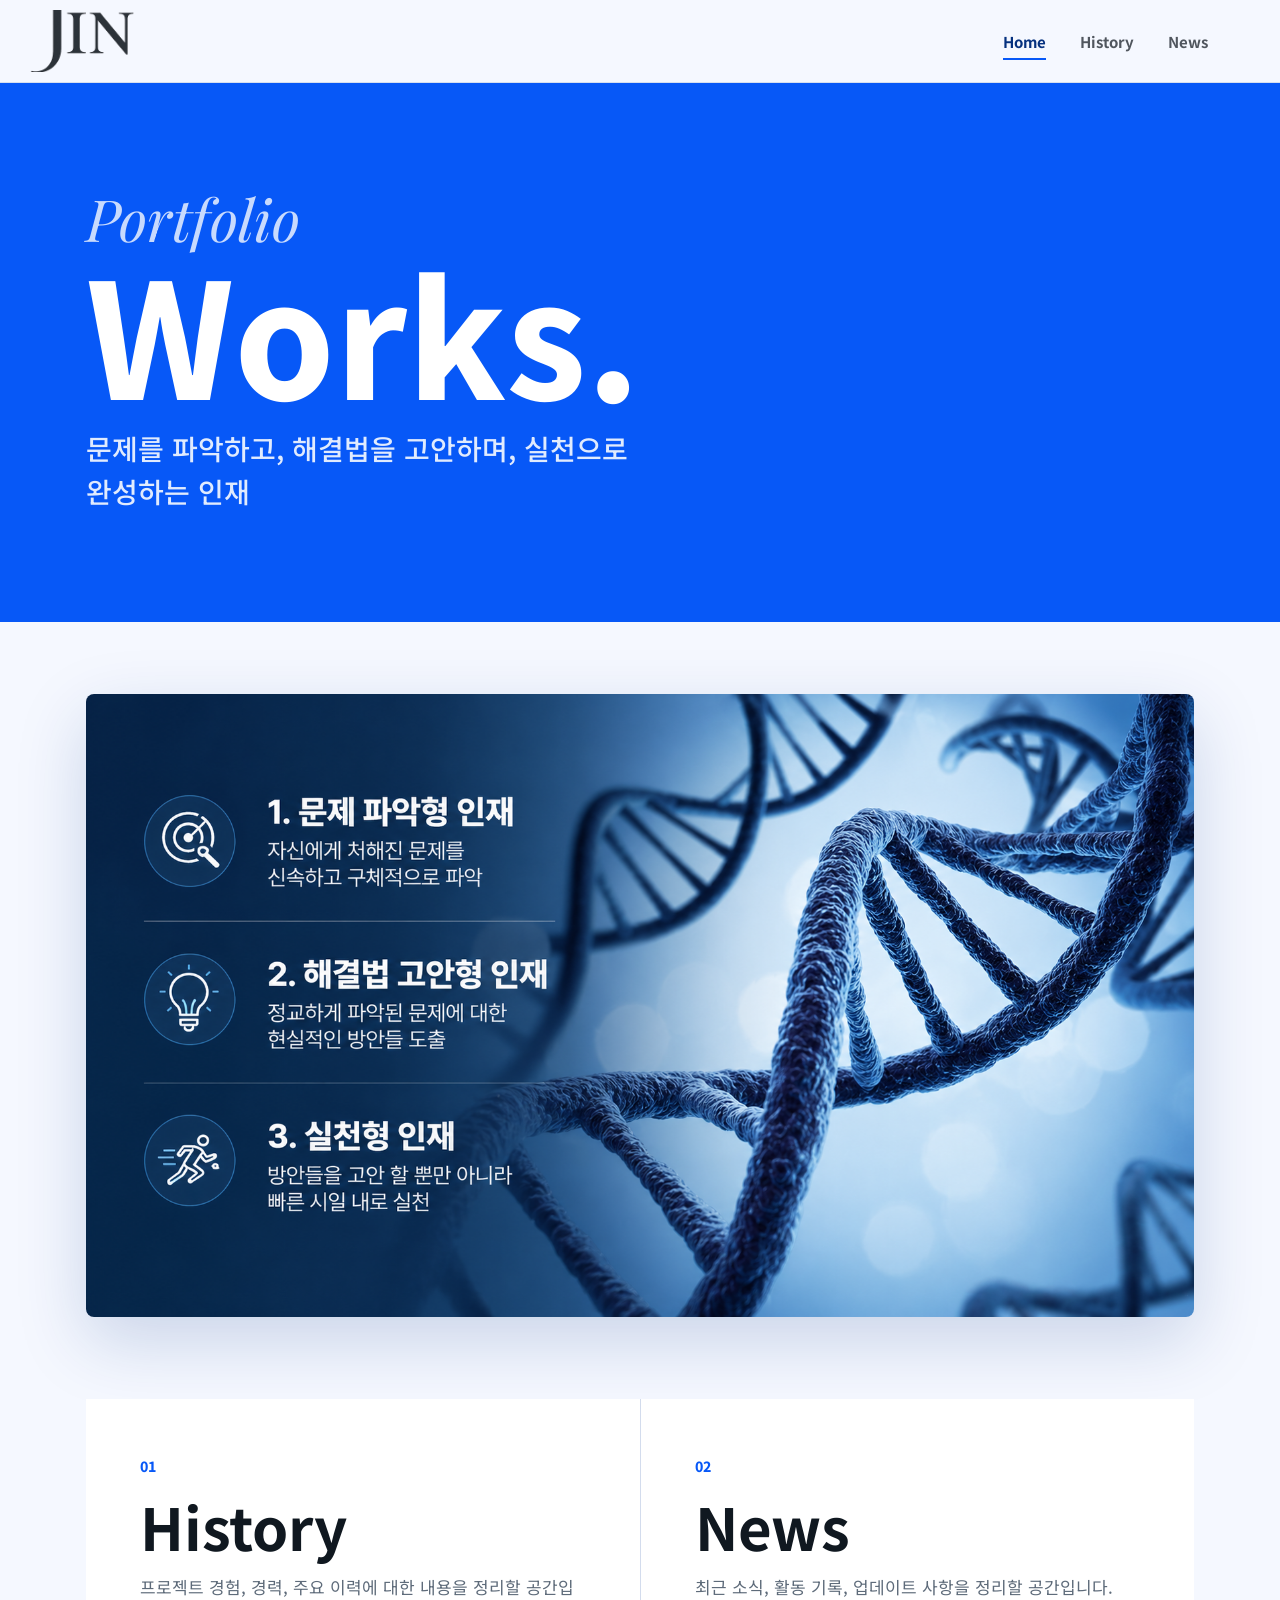
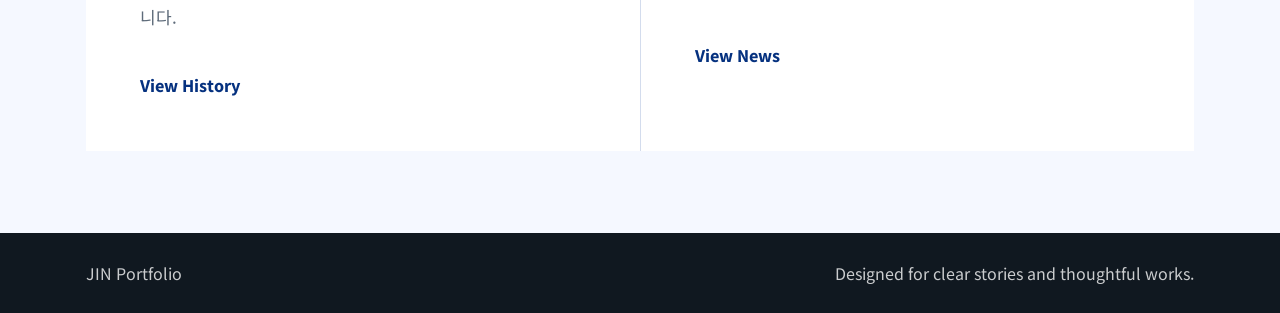
==== index.html @ 3eb94a1f "Add portfolio website" ====
<!DOCTYPE html>
<html lang="ko">
<head>
  <meta charset="UTF-8">
  <meta name="viewport" content="width=device-width, initial-scale=1.0">
  <title>JIN Portfolio | Home</title>
  <link rel="preconnect" href="https://fonts.googleapis.com">
  <link rel="preconnect" href="https://fonts.gstatic.com" crossorigin>
  <link href="https://fonts.googleapis.com/css2?family=Noto+Sans+KR:wght@400;500;700;800&family=Playfair+Display:wght@700&display=swap" rel="stylesheet">
  <link rel="stylesheet" href="styles.css">
</head>
<body>
  <header class="site-header">
    <a class="brand" href="index.html" aria-label="JIN Portfolio Home">
      <img src="로고.png" alt="JIN 로고">
    </a>
    <nav class="main-nav" aria-label="주요 메뉴">
      <a class="active" href="index.html">Home</a>
      <a href="history.html">History</a>
      <a href="news.html">News</a>
    </nav>
  </header>

  <main>
    <section class="hero hero-home">
      <div class="hero-copy">
        <p class="eyebrow">Portfolio</p>
        <h1>Works.</h1>
        <p class="hero-text">문제를 파악하고, 해결법을 고안하며, 실천으로 완성하는 인재</p>
      </div>
    </section>

    <section class="banner-section" aria-label="메인 배너">
      <img src="배너.png" alt="문제 파악형, 해결법 고안형, 실천형 인재 배너">
    </section>

    <section class="summary-grid" aria-label="페이지 요약">
      <article class="summary-item">
        <span>01</span>
        <h2>History</h2>
        <p>프로젝트 경험, 경력, 주요 이력에 대한 내용을 정리할 공간입니다.</p>
        <a href="history.html">View History</a>
      </article>
      <article class="summary-item">
        <span>02</span>
        <h2>News</h2>
        <p>최근 소식, 활동 기록, 업데이트 사항을 정리할 공간입니다.</p>
        <a href="news.html">View News</a>
      </article>
    </section>
  </main>

  <footer class="site-footer">
    <p>JIN Portfolio</p>
    <p>Designed for clear stories and thoughtful works.</p>
  </footer>
</body>
</html>
---- styles.css ----
:root {
  --blue: #0758f7;
  --deep-blue: #05317f;
  --ink: #101820;
  --muted: #5e6b7a;
  --line: rgba(255, 255, 255, 0.28);
  --paper: #f5f8ff;
  --white: #ffffff;
}

* {
  box-sizing: border-box;
}

body {
  margin: 0;
  color: var(--ink);
  background: var(--paper);
  font-family: "Noto Sans KR", Arial, sans-serif;
  letter-spacing: 0;
}

a {
  color: inherit;
  text-decoration: none;
}

img {
  display: block;
  max-width: 100%;
}

.site-header {
  position: sticky;
  top: 0;
  z-index: 10;
  display: flex;
  align-items: center;
  justify-content: space-between;
  min-height: 82px;
  padding: 10px clamp(20px, 6vw, 72px) 10px 16px;
  background: rgba(245, 248, 255, 0.92);
  border-bottom: 1px solid rgba(5, 49, 127, 0.12);
  backdrop-filter: blur(14px);
}

.brand {
  width: 132px;
  height: 62px;
  display: block;
  flex: 0 0 auto;
  overflow: hidden;
  background: url("로고.png") center center / 224px 224px no-repeat;
}

.brand img {
  width: 218px;
  height: 218px;
  max-width: none;
  object-fit: cover;
  object-position: center;
  opacity: 0;
}

.main-nav {
  display: flex;
  gap: clamp(12px, 3vw, 34px);
  align-items: center;
  font-size: 15px;
  font-weight: 700;
}

.main-nav a {
  position: relative;
  padding: 8px 0;
  color: rgba(16, 24, 32, 0.72);
}

.main-nav a::after {
  position: absolute;
  left: 0;
  bottom: 0;
  width: 100%;
  height: 2px;
  content: "";
  background: var(--blue);
  transform: scaleX(0);
  transform-origin: right;
  transition: transform 180ms ease;
}

.main-nav a:hover,
.main-nav a.active {
  color: var(--deep-blue);
}

.main-nav a:hover::after,
.main-nav a.active::after {
  transform: scaleX(1);
  transform-origin: left;
}

.hero {
  min-height: 520px;
  display: flex;
  align-items: center;
  padding: clamp(56px, 9vw, 108px) clamp(24px, 7vw, 86px);
  color: var(--white);
  background: var(--blue);
}

.hero-copy {
  width: min(680px, 100%);
}

.eyebrow {
  margin: 0 0 14px;
  color: rgba(255, 255, 255, 0.78);
  font-size: clamp(24px, 5vw, 58px);
  font-family: "Playfair Display", serif;
  font-style: italic;
  line-height: 0.95;
}

.hero h1,
.page-hero h1 {
  margin: 0;
  color: var(--white);
  font-size: clamp(72px, 14vw, 160px);
  font-weight: 800;
  line-height: 0.88;
}

.hero-text {
  max-width: 550px;
  margin: 26px 0 0;
  color: rgba(255, 255, 255, 0.88);
  font-size: clamp(18px, 2.4vw, 28px);
  font-weight: 500;
  line-height: 1.55;
}

.banner-section {
  padding: clamp(28px, 6vw, 72px) clamp(20px, 7vw, 86px) 0;
  background: var(--paper);
}

.banner-section img {
  width: 100%;
  border-radius: 8px;
  box-shadow: 0 24px 70px rgba(5, 49, 127, 0.18);
}

.summary-grid {
  display: grid;
  grid-template-columns: repeat(2, minmax(0, 1fr));
  gap: 1px;
  margin: clamp(36px, 7vw, 82px) clamp(20px, 7vw, 86px);
  background: rgba(5, 49, 127, 0.14);
}

.summary-item {
  min-height: 280px;
  padding: clamp(28px, 5vw, 54px);
  background: var(--white);
}

.summary-item span,
.section-heading span,
.news-card time,
.timeline-item time {
  color: var(--blue);
  font-size: 14px;
  font-weight: 800;
}

.summary-item h2 {
  margin: 20px 0 12px;
  font-size: clamp(34px, 5vw, 58px);
  line-height: 1;
}

.summary-item p,
.news-card p,
.timeline-item p,
.page-hero p {
  color: var(--muted);
  font-size: 17px;
  line-height: 1.75;
}

.summary-item a {
  display: inline-flex;
  margin-top: 24px;
  color: var(--deep-blue);
  font-weight: 800;
}

.page-hero {
  padding: clamp(62px, 10vw, 120px) clamp(24px, 7vw, 86px);
  background: linear-gradient(135deg, var(--blue), var(--deep-blue));
}

.page-hero .eyebrow {
  color: rgba(255, 255, 255, 0.66);
}

.page-hero p:not(.eyebrow) {
  max-width: 680px;
  margin: 24px 0 0;
  color: rgba(255, 255, 255, 0.82);
}

.content-section {
  padding: clamp(48px, 8vw, 96px) clamp(20px, 7vw, 86px);
}

.section-heading {
  margin-bottom: 28px;
}

.section-heading h2 {
  margin: 8px 0 0;
  font-size: clamp(34px, 5vw, 56px);
  line-height: 1.1;
}

.timeline {
  border-top: 1px solid rgba(5, 49, 127, 0.16);
}

.timeline-item {
  display: grid;
  grid-template-columns: 120px 1fr;
  gap: 26px;
  padding: 30px 0;
  border-bottom: 1px solid rgba(5, 49, 127, 0.16);
}

.timeline-item h3,
.news-card h3 {
  margin: 0 0 8px;
  font-size: 24px;
}

.timeline-item p,
.news-card p {
  margin: 0;
}

.semester {
  margin: 0 0 18px;
  color: var(--deep-blue);
  font-weight: 800;
}

.arrow-list {
  display: grid;
  gap: 14px;
  margin: 0;
  padding: 0;
  list-style: none;
}

.arrow-list li {
  position: relative;
  display: grid;
  grid-template-columns: minmax(160px, 210px) 1fr;
  gap: 22px;
  padding: 16px 0 16px 38px;
  border-top: 1px solid rgba(5, 49, 127, 0.12);
}

.arrow-list li::before {
  position: absolute;
  top: 21px;
  left: 0;
  width: 20px;
  height: 20px;
  content: "";
  background:
    linear-gradient(45deg, transparent 46%, var(--blue) 46% 58%, transparent 58%),
    linear-gradient(135deg, transparent 46%, var(--blue) 46% 58%, transparent 58%);
  background-position: 3px 2px, 3px 10px;
  background-repeat: no-repeat;
  background-size: 14px 10px;
}

.arrow-list strong {
  color: var(--deep-blue);
  font-size: 17px;
}

.arrow-list span {
  color: var(--muted);
  font-size: 16px;
  line-height: 1.7;
}

.news-list {
  display: grid;
  grid-template-columns: repeat(3, minmax(0, 1fr));
  gap: 18px;
}

.news-card {
  min-height: 230px;
  padding: 28px;
  background: var(--white);
  border: 1px solid rgba(5, 49, 127, 0.12);
  border-radius: 8px;
}

.news-card h3 {
  margin-top: 24px;
}

.site-footer {
  display: flex;
  justify-content: space-between;
  gap: 18px;
  padding: 28px clamp(20px, 7vw, 86px);
  color: rgba(255, 255, 255, 0.78);
  background: var(--ink);
}

.site-footer p {
  margin: 0;
}

@media (max-width: 800px) {
  .site-header,
  .site-footer {
    align-items: flex-start;
    flex-direction: column;
  }

  .hero {
    min-height: 600px;
    background: var(--blue);
  }

  .summary-grid,
  .news-list {
    grid-template-columns: 1fr;
  }

  .timeline-item {
    grid-template-columns: 1fr;
    gap: 10px;
  }

  .arrow-list li {
    grid-template-columns: 1fr;
    gap: 8px;
  }
}

@media (max-width: 520px) {
  .site-header {
    min-height: auto;
  }

  .main-nav {
    width: 100%;
    justify-content: space-between;
  }

  .hero h1,
  .page-hero h1 {
    font-size: clamp(58px, 20vw, 88px);
  }

  .summary-item,
  .news-card {
    padding: 24px;
  }
}
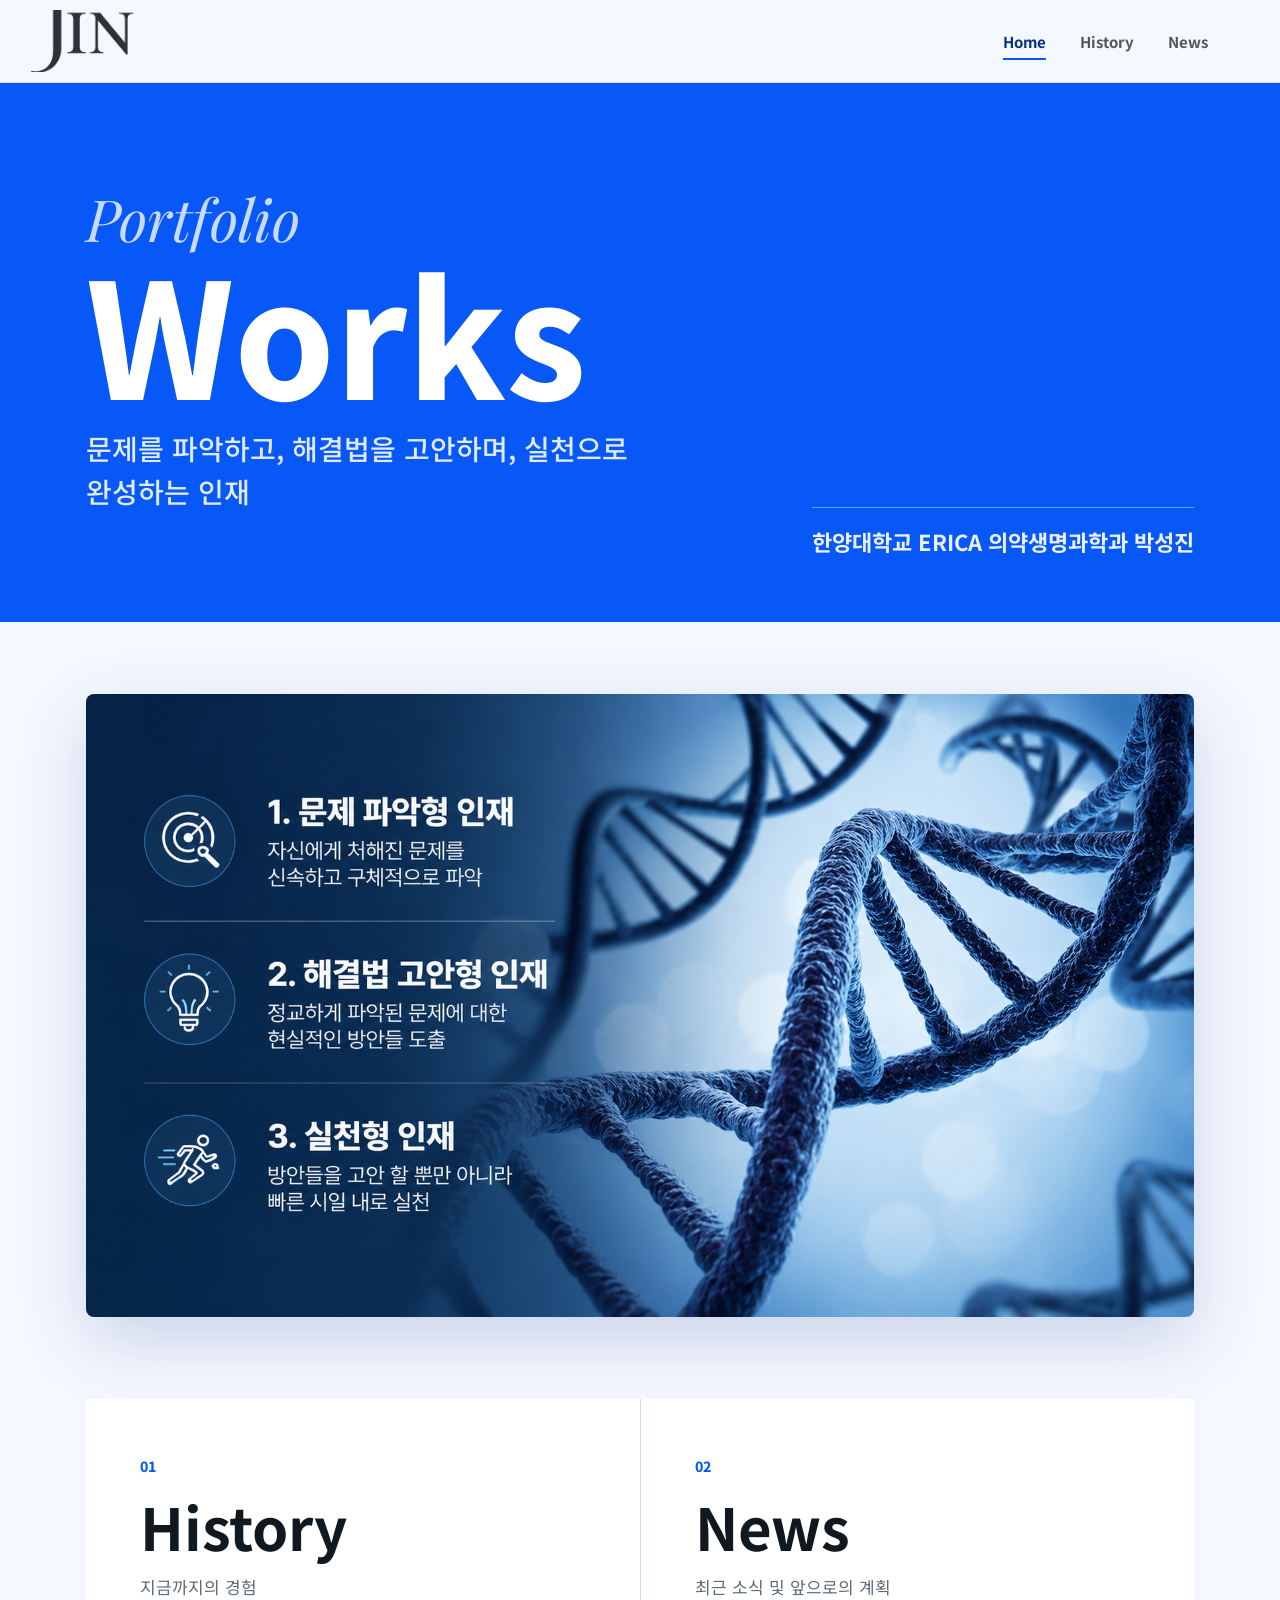
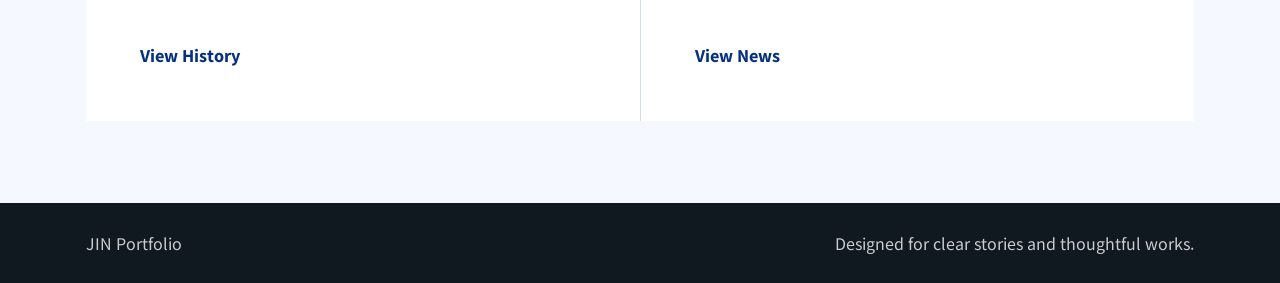
==== commit 39533b0d: "Update portfolio content" ====
--- a/index.html
+++ b/index.html
@@ -25,9 +25,10 @@
     <section class="hero hero-home">
       <div class="hero-copy">
         <p class="eyebrow">Portfolio</p>
-        <h1>Works.</h1>
+        <h1>Works</h1>
         <p class="hero-text">문제를 파악하고, 해결법을 고안하며, 실천으로 완성하는 인재</p>
       </div>
+      <p class="hero-name">한양대학교 ERICA 의약생명과학과 박성진</p>
     </section>
 
     <section class="banner-section" aria-label="메인 배너">
@@ -38,13 +39,13 @@
       <article class="summary-item">
         <span>01</span>
         <h2>History</h2>
-        <p>프로젝트 경험, 경력, 주요 이력에 대한 내용을 정리할 공간입니다.</p>
+        <p>지금까지의 경험</p>
         <a href="history.html">View History</a>
       </article>
       <article class="summary-item">
         <span>02</span>
         <h2>News</h2>
-        <p>최근 소식, 활동 기록, 업데이트 사항을 정리할 공간입니다.</p>
+        <p>최근 소식 및 앞으로의 계획</p>
         <a href="news.html">View News</a>
       </article>
     </section>
--- a/styles.css
+++ b/styles.css
@@ -101,6 +101,7 @@
 }
 
 .hero {
+  position: relative;
   min-height: 520px;
   display: flex;
   align-items: center;
@@ -140,6 +141,21 @@
   line-height: 1.55;
 }
 
+.hero-name {
+  position: absolute;
+  right: clamp(24px, 7vw, 86px);
+  bottom: clamp(28px, 5vw, 62px);
+  max-width: min(460px, calc(100% - 48px));
+  margin: 0;
+  padding-top: 16px;
+  color: rgba(255, 255, 255, 0.92);
+  border-top: 1px solid rgba(255, 255, 255, 0.42);
+  font-size: clamp(15px, 2vw, 22px);
+  font-weight: 700;
+  line-height: 1.6;
+  text-align: right;
+}
+
 .banner-section {
   padding: clamp(28px, 6vw, 72px) clamp(20px, 7vw, 86px) 0;
   background: var(--paper);
@@ -249,9 +265,13 @@
 }
 
 .semester {
-  margin: 0 0 18px;
+  margin: 28px 0 18px;
   color: var(--deep-blue);
   font-weight: 800;
+}
+
+.timeline-item h3 + .semester {
+  margin-top: 0;
 }
 
 .arrow-list {
@@ -299,20 +319,40 @@
 
 .news-list {
   display: grid;
-  grid-template-columns: repeat(3, minmax(0, 1fr));
-  gap: 18px;
+  grid-template-columns: repeat(2, minmax(0, 1fr));
+  gap: 22px;
 }
 
 .news-card {
-  min-height: 230px;
-  padding: 28px;
+  position: relative;
+  min-height: 260px;
+  padding: clamp(30px, 4vw, 46px);
   background: var(--white);
   border: 1px solid rgba(5, 49, 127, 0.12);
   border-radius: 8px;
 }
 
+.news-card::before {
+  display: block;
+  width: 46px;
+  height: 4px;
+  margin-bottom: 30px;
+  content: "";
+  background: var(--blue);
+}
+
 .news-card h3 {
-  margin-top: 24px;
+  margin: 0 0 18px;
+  color: var(--deep-blue);
+  font-size: clamp(28px, 3.4vw, 44px);
+  line-height: 1.15;
+}
+
+.news-card p {
+  max-width: 620px;
+  font-size: clamp(18px, 2vw, 23px);
+  font-weight: 500;
+  line-height: 1.75;
 }
 
 .site-footer {
@@ -340,6 +380,12 @@
     background: var(--blue);
   }
 
+  .hero-name {
+    left: 24px;
+    right: 24px;
+    text-align: left;
+  }
+
   .summary-grid,
   .news-list {
     grid-template-columns: 1fr;
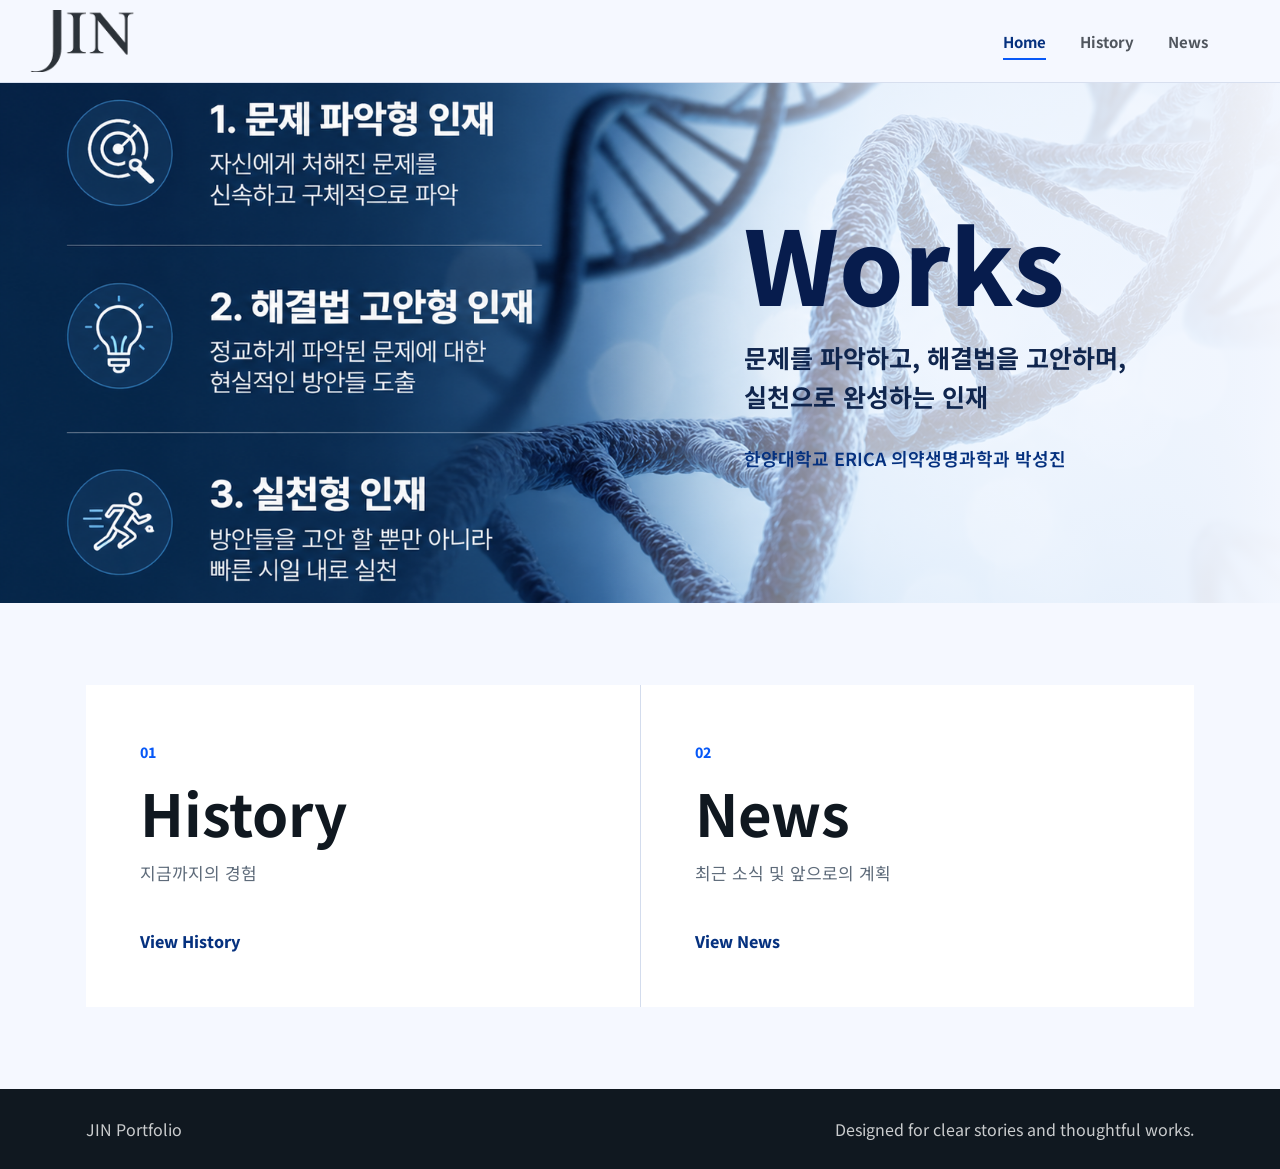
==== commit 43ac73e2: "Update home banner layout" ====
--- a/index.html
+++ b/index.html
@@ -24,15 +24,10 @@
   <main>
     <section class="hero hero-home">
       <div class="hero-copy">
-        <p class="eyebrow">Portfolio</p>
         <h1>Works</h1>
-        <p class="hero-text">문제를 파악하고, 해결법을 고안하며, 실천으로 완성하는 인재</p>
+        <p class="hero-text">문제를 파악하고, 해결법을 고안하며,<br>실천으로 완성하는 인재</p>
+        <p class="hero-name">한양대학교 ERICA 의약생명과학과 박성진</p>
       </div>
-      <p class="hero-name">한양대학교 ERICA 의약생명과학과 박성진</p>
-    </section>
-
-    <section class="banner-section" aria-label="메인 배너">
-      <img src="배너.png" alt="문제 파악형, 해결법 고안형, 실천형 인재 배너">
     </section>
 
     <section class="summary-grid" aria-label="페이지 요약">
--- a/styles.css
+++ b/styles.css
@@ -105,13 +105,19 @@
   min-height: 520px;
   display: flex;
   align-items: center;
-  padding: clamp(56px, 9vw, 108px) clamp(24px, 7vw, 86px);
-  color: var(--white);
-  background: var(--blue);
+  justify-content: flex-end;
+  padding: clamp(56px, 9vw, 104px) clamp(12px, 2vw, 28px) clamp(56px, 9vw, 104px) clamp(24px, 7vw, 86px);
+  color: var(--ink);
+  background:
+    linear-gradient(90deg, rgba(5, 49, 127, 0) 0%, rgba(5, 49, 127, 0) 47%, rgba(245, 248, 255, 0.72) 68%, rgba(245, 248, 255, 0.98) 100%),
+    url("배너.png") center right / cover no-repeat;
 }
 
 .hero-copy {
-  width: min(680px, 100%);
+  position: relative;
+  z-index: 1;
+  width: min(510px, 100%);
+  text-align: left;
 }
 
 .eyebrow {
@@ -132,39 +138,31 @@
   line-height: 0.88;
 }
 
+.hero-home h1 {
+  color: #071c4d;
+  font-size: clamp(58px, 8vw, 112px);
+  line-height: 0.95;
+}
+
 .hero-text {
   max-width: 550px;
-  margin: 26px 0 0;
-  color: rgba(255, 255, 255, 0.88);
-  font-size: clamp(18px, 2.4vw, 28px);
-  font-weight: 500;
+  margin: 28px 0 0;
+  color: #10264e;
+  font-size: clamp(18px, 2.2vw, 25px);
+  font-weight: 700;
   line-height: 1.55;
 }
 
 .hero-name {
-  position: absolute;
-  right: clamp(24px, 7vw, 86px);
-  bottom: clamp(28px, 5vw, 62px);
-  max-width: min(460px, calc(100% - 48px));
-  margin: 0;
-  padding-top: 16px;
-  color: rgba(255, 255, 255, 0.92);
-  border-top: 1px solid rgba(255, 255, 255, 0.42);
-  font-size: clamp(15px, 2vw, 22px);
-  font-weight: 700;
+  max-width: 440px;
+  margin: 28px 0 0;
+  padding-top: 0;
+  color: var(--deep-blue);
+  border-top: 0;
+  font-size: clamp(15px, 1.5vw, 18px);
+  font-weight: 600;
   line-height: 1.6;
-  text-align: right;
-}
-
-.banner-section {
-  padding: clamp(28px, 6vw, 72px) clamp(20px, 7vw, 86px) 0;
-  background: var(--paper);
-}
-
-.banner-section img {
-  width: 100%;
-  border-radius: 8px;
-  box-shadow: 0 24px 70px rgba(5, 49, 127, 0.18);
+  text-align: left;
 }
 
 .summary-grid {
@@ -377,12 +375,18 @@
 
   .hero {
     min-height: 600px;
-    background: var(--blue);
+    align-items: flex-start;
+    flex-direction: column;
+    background:
+      linear-gradient(180deg, rgba(5, 49, 127, 0) 0%, rgba(5, 49, 127, 0.04) 34%, rgba(245, 248, 255, 0.8) 66%, rgba(245, 248, 255, 0.98) 100%),
+      url("배너.png") center bottom / cover no-repeat;
+  }
+
+  .hero-copy {
+    order: 1;
   }
 
   .hero-name {
-    left: 24px;
-    right: 24px;
     text-align: left;
   }
 
@@ -421,4 +425,5 @@
   .news-card {
     padding: 24px;
   }
-}
+
+}
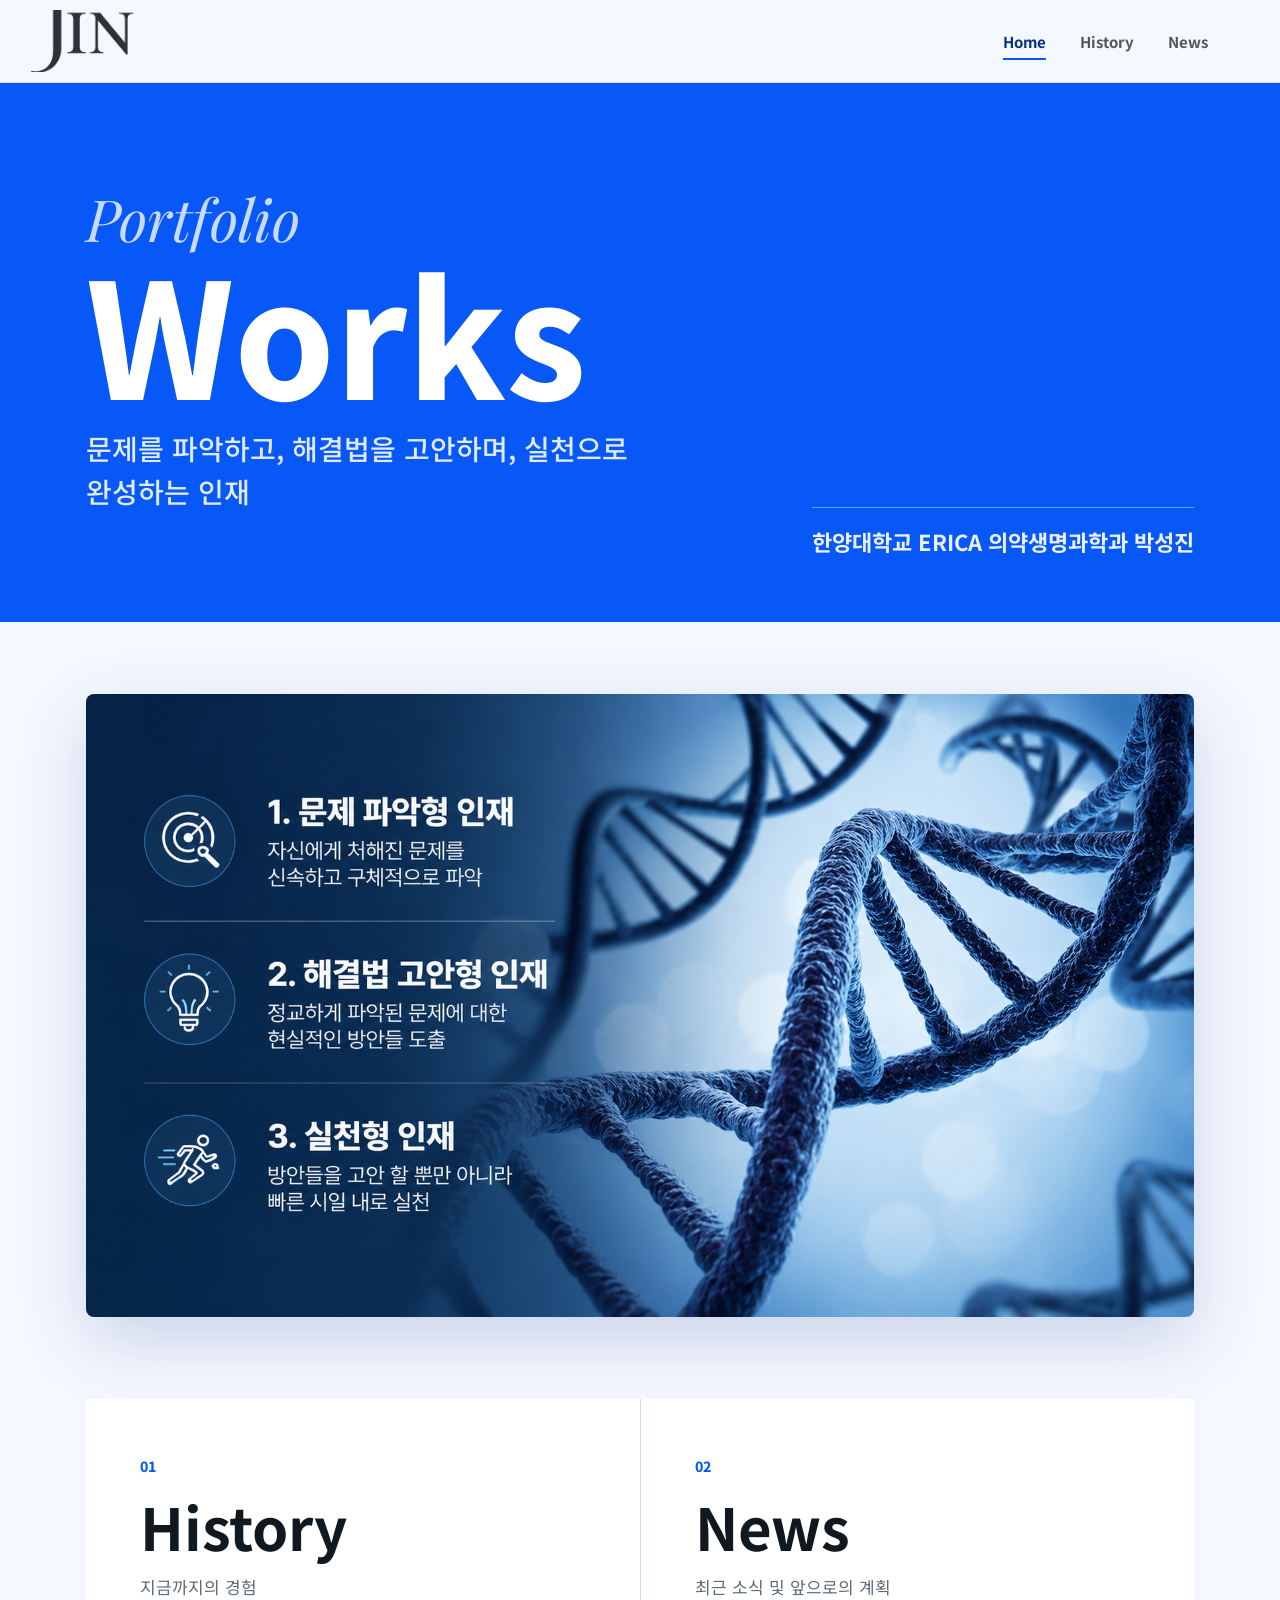
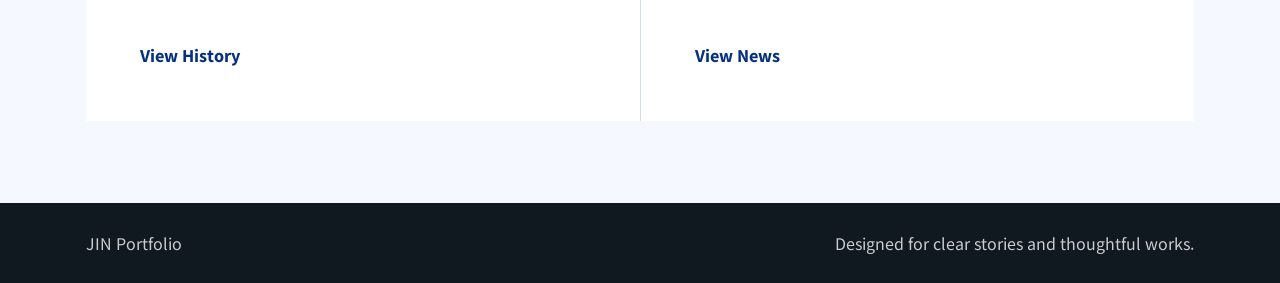
==== commit 5e85392c: "Restore previous home layout" ====
--- a/index.html
+++ b/index.html
@@ -24,10 +24,15 @@
   <main>
     <section class="hero hero-home">
       <div class="hero-copy">
+        <p class="eyebrow">Portfolio</p>
         <h1>Works</h1>
-        <p class="hero-text">문제를 파악하고, 해결법을 고안하며,<br>실천으로 완성하는 인재</p>
-        <p class="hero-name">한양대학교 ERICA 의약생명과학과 박성진</p>
+        <p class="hero-text">문제를 파악하고, 해결법을 고안하며, 실천으로 완성하는 인재</p>
       </div>
+      <p class="hero-name">한양대학교 ERICA 의약생명과학과 박성진</p>
+    </section>
+
+    <section class="banner-section" aria-label="메인 배너">
+      <img src="배너.png" alt="문제 파악형, 해결법 고안형, 실천형 인재 배너">
     </section>
 
     <section class="summary-grid" aria-label="페이지 요약">
--- a/styles.css
+++ b/styles.css
@@ -105,19 +105,13 @@
   min-height: 520px;
   display: flex;
   align-items: center;
-  justify-content: flex-end;
-  padding: clamp(56px, 9vw, 104px) clamp(12px, 2vw, 28px) clamp(56px, 9vw, 104px) clamp(24px, 7vw, 86px);
-  color: var(--ink);
-  background:
-    linear-gradient(90deg, rgba(5, 49, 127, 0) 0%, rgba(5, 49, 127, 0) 47%, rgba(245, 248, 255, 0.72) 68%, rgba(245, 248, 255, 0.98) 100%),
-    url("배너.png") center right / cover no-repeat;
+  padding: clamp(56px, 9vw, 108px) clamp(24px, 7vw, 86px);
+  color: var(--white);
+  background: var(--blue);
 }
 
 .hero-copy {
-  position: relative;
-  z-index: 1;
-  width: min(510px, 100%);
-  text-align: left;
+  width: min(680px, 100%);
 }
 
 .eyebrow {
@@ -138,31 +132,39 @@
   line-height: 0.88;
 }
 
-.hero-home h1 {
-  color: #071c4d;
-  font-size: clamp(58px, 8vw, 112px);
-  line-height: 0.95;
-}
-
 .hero-text {
   max-width: 550px;
-  margin: 28px 0 0;
-  color: #10264e;
-  font-size: clamp(18px, 2.2vw, 25px);
+  margin: 26px 0 0;
+  color: rgba(255, 255, 255, 0.88);
+  font-size: clamp(18px, 2.4vw, 28px);
+  font-weight: 500;
+  line-height: 1.55;
+}
+
+.hero-name {
+  position: absolute;
+  right: clamp(24px, 7vw, 86px);
+  bottom: clamp(28px, 5vw, 62px);
+  max-width: min(460px, calc(100% - 48px));
+  margin: 0;
+  padding-top: 16px;
+  color: rgba(255, 255, 255, 0.92);
+  border-top: 1px solid rgba(255, 255, 255, 0.42);
+  font-size: clamp(15px, 2vw, 22px);
   font-weight: 700;
-  line-height: 1.55;
-}
-
-.hero-name {
-  max-width: 440px;
-  margin: 28px 0 0;
-  padding-top: 0;
-  color: var(--deep-blue);
-  border-top: 0;
-  font-size: clamp(15px, 1.5vw, 18px);
-  font-weight: 600;
   line-height: 1.6;
-  text-align: left;
+  text-align: right;
+}
+
+.banner-section {
+  padding: clamp(28px, 6vw, 72px) clamp(20px, 7vw, 86px) 0;
+  background: var(--paper);
+}
+
+.banner-section img {
+  width: 100%;
+  border-radius: 8px;
+  box-shadow: 0 24px 70px rgba(5, 49, 127, 0.18);
 }
 
 .summary-grid {
@@ -375,18 +377,12 @@
 
   .hero {
     min-height: 600px;
-    align-items: flex-start;
-    flex-direction: column;
-    background:
-      linear-gradient(180deg, rgba(5, 49, 127, 0) 0%, rgba(5, 49, 127, 0.04) 34%, rgba(245, 248, 255, 0.8) 66%, rgba(245, 248, 255, 0.98) 100%),
-      url("배너.png") center bottom / cover no-repeat;
-  }
-
-  .hero-copy {
-    order: 1;
+    background: var(--blue);
   }
 
   .hero-name {
+    left: 24px;
+    right: 24px;
     text-align: left;
   }
 
@@ -425,5 +421,4 @@
   .news-card {
     padding: 24px;
   }
-
-}
+}
